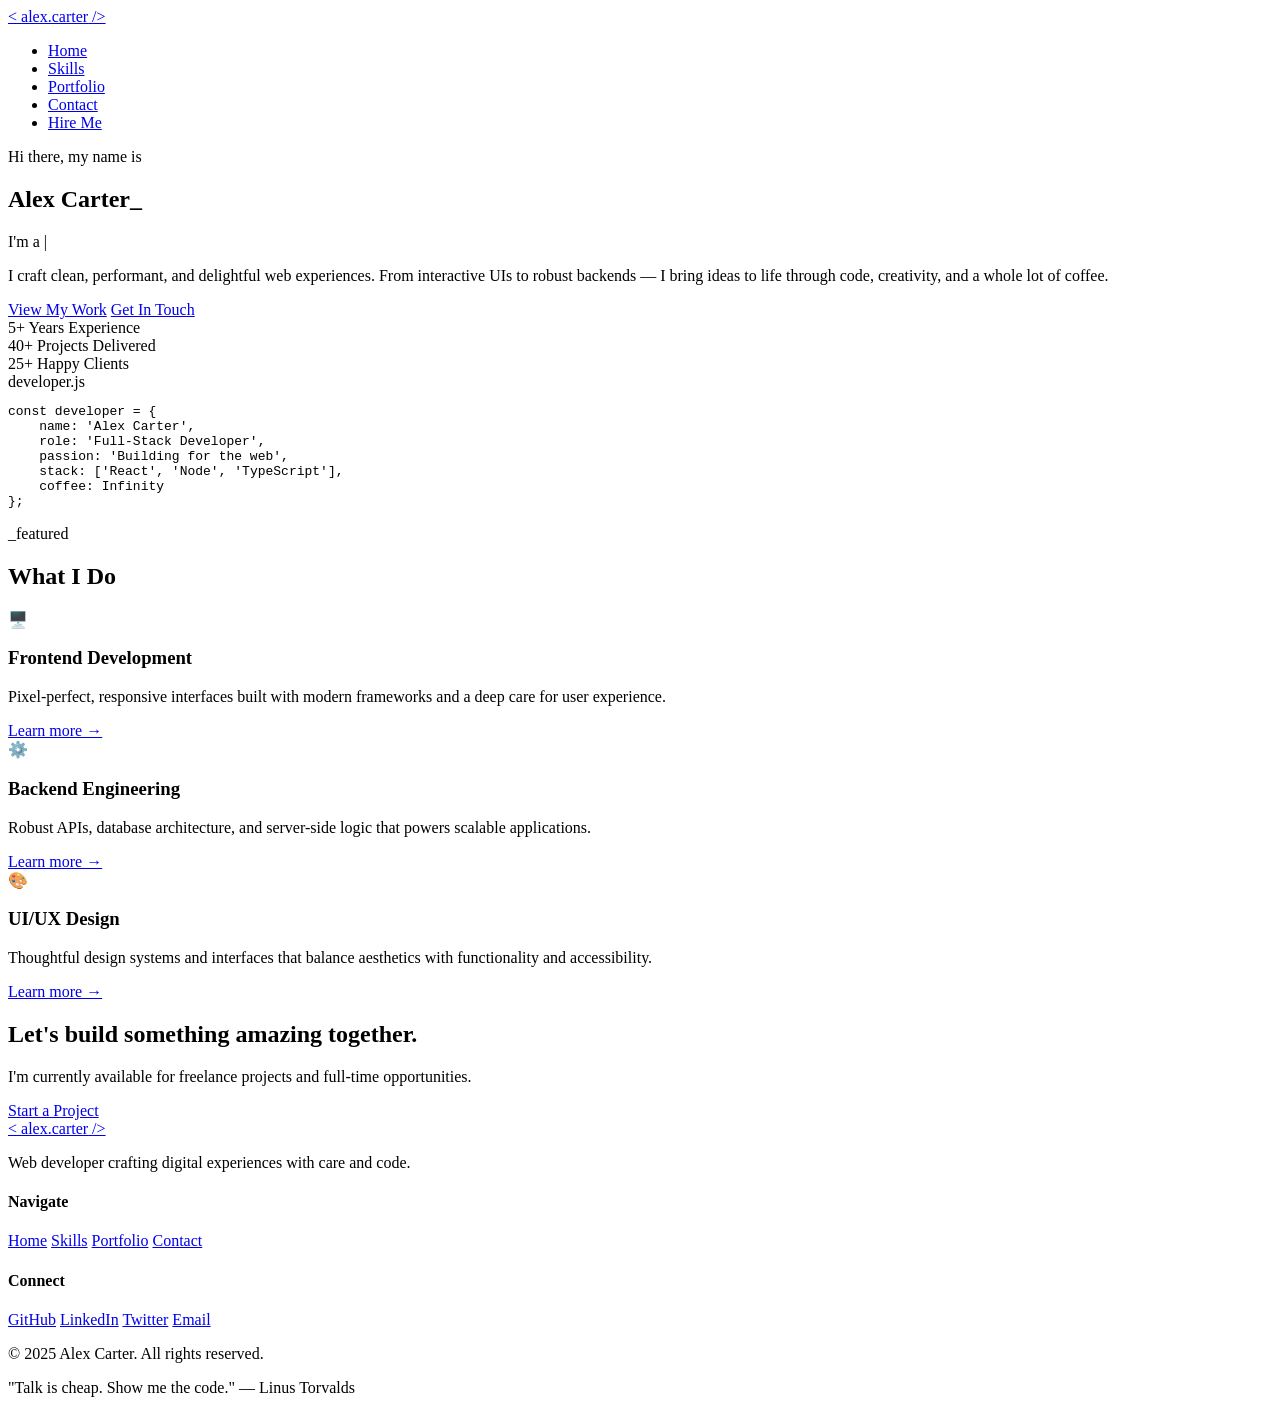
==== index.html @ 1e5461a2 "Create index.html for personal portfolio This HTML file serves as a personal portfolio webpage for A" ====
<!DOCTYPE html>
<html lang="en">
<head>
    <meta charset="UTF-8">
    <meta name="viewport" content="width=device-width, initial-scale=1.0">
    <title>Alex Carter — Web Developer</title>
    <link rel="preconnect" href="https://fonts.googleapis.com">
    <link rel="preconnect" href="https://fonts.gstatic.com" crossorigin>
    <link href="https://fonts.googleapis.com/css2?family=Special+Elite&family=Courier+Prime:ital,wght@0,400;0,700;1,400&family=Space+Mono:wght@400;700&display=swap" rel="stylesheet">
    <link rel="stylesheet" href="style.css">
</head>
<body>
    <!-- Navigation -->
    <nav class="navbar" id="navbar">
        <div class="nav-container">
            <a href="index.html" class="nav-logo">
                <span class="logo-bracket">&lt;</span>
                <span class="logo-text">alex.carter</span>
                <span class="logo-bracket">/&gt;</span>
            </a>
            <ul class="nav-menu" id="nav-menu">
                <li class="nav-item">
                    <a href="index.html" class="nav-link active">Home</a>
                </li>
                <li class="nav-item">
                    <a href="skills.html" class="nav-link">Skills</a>
                </li>
                <li class="nav-item">
                    <a href="portfolio.html" class="nav-link">Portfolio</a>
                </li>
                <li class="nav-item">
                    <a href="contact.html" class="nav-link">Contact</a>
                </li>
                <li class="nav-item nav-cta">
                    <a href="contact.html" class="nav-link cta-link">Hire Me</a>
                </li>
            </ul>
            <div class="nav-toggle" id="nav-toggle" aria-label="Toggle navigation" role="button" tabindex="0">
                <span class="toggle-bar"></span>
                <span class="toggle-bar"></span>
                <span class="toggle-bar"></span>
            </div>
        </div>
    </nav>

    <!-- Hero Section -->
    <section class="hero" id="hero">
        <div class="hero-bg-dots"></div>
        <div class="hero-container">
            <div class="hero-content">
                <p class="hero-greeting">Hi there, my name is</p>
                <h1 class="hero-title">Alex Carter<span class="cursor-blink">_</span></h1>
                <div class="hero-typewriter">
                    <span class="typewriter-prefix">I'm a </span>
                    <span class="typewriter-text" id="typewriter-text"></span>
                    <span class="typewriter-cursor">|</span>
                </div>
                <p class="hero-description">
                    I craft clean, performant, and delightful web experiences.
                    From interactive UIs to robust backends — I bring ideas to life
                    through code, creativity, and a whole lot of coffee.
                </p>
                <div class="hero-buttons">
                    <a href="portfolio.html" class="btn btn-primary">View My Work</a>
                    <a href="contact.html" class="btn btn-outline">Get In Touch</a>
                </div>
                <div class="hero-meta">
                    <div class="meta-item">
                        <span class="meta-number">5+</span>
                        <span class="meta-label">Years Experience</span>
                    </div>
                    <div class="meta-divider"></div>
                    <div class="meta-item">
                        <span class="meta-number">40+</span>
                        <span class="meta-label">Projects Delivered</span>
                    </div>
                    <div class="meta-divider"></div>
                    <div class="meta-item">
                        <span class="meta-number">25+</span>
                        <span class="meta-label">Happy Clients</span>
                    </div>
                </div>
            </div>
            <div class="hero-visual">
                <div class="hero-code-card">
                    <div class="code-card-header">
                        <div class="code-dots">
                            <span class="dot dot-red"></span>
                            <span class="dot dot-yellow"></span>
                            <span class="dot dot-green"></span>
                        </div>
                        <span class="code-filename">developer.js</span>
                    </div>
                    <div class="code-card-body">
                        <pre><code><span class="code-keyword">const</span> <span class="code-var">developer</span> = {
    <span class="code-prop">name</span>: <span class="code-string">'Alex Carter'</span>,
    <span class="code-prop">role</span>: <span class="code-string">'Full-Stack Developer'</span>,
    <span class="code-prop">passion</span>: <span class="code-string">'Building for the web'</span>,
    <span class="code-prop">stack</span>: [<span class="code-string">'React'</span>, <span class="code-string">'Node'</span>, <span class="code-string">'TypeScript'</span>],
    <span class="code-prop">coffee</span>: <span class="code-keyword">Infinity</span>
};</code></pre>
                    </div>
                </div>
            </div>
        </div>
    </section>

    <!-- Featured Section -->
    <section class="featured" id="featured">
        <div class="section-container">
            <div class="section-header">
                <p class="section-tag">_featured</p>
                <h2 class="section-title">What I Do</h2>
                <div class="section-line"></div>
            </div>
            <div class="featured-grid">
                <div class="featured-card">
                    <div class="featured-icon">🖥️</div>
                    <h3>Frontend Development</h3>
                    <p>Pixel-perfect, responsive interfaces built with modern frameworks and a deep care for user experience.</p>
                    <a href="skills.html" class="featured-link">Learn more →</a>
                </div>
                <div class="featured-card">
                    <div class="featured-icon">⚙️</div>
                    <h3>Backend Engineering</h3>
                    <p>Robust APIs, database architecture, and server-side logic that powers scalable applications.</p>
                    <a href="skills.html" class="featured-link">Learn more →</a>
                </div>
                <div class="featured-card">
                    <div class="featured-icon">🎨</div>
                    <h3>UI/UX Design</h3>
                    <p>Thoughtful design systems and interfaces that balance aesthetics with functionality and accessibility.</p>
                    <a href="skills.html" class="featured-link">Learn more →</a>
                </div>
            </div>
        </div>
    </section>

    <!-- CTA Banner -->
    <section class="cta-banner" id="cta-banner">
        <div class="section-container">
            <div class="cta-content">
                <h2>Let's build something <span class="cta-highlight">amazing</span> together.</h2>
                <p>I'm currently available for freelance projects and full-time opportunities.</p>
                <a href="contact.html" class="btn btn-light">Start a Project</a>
            </div>
        </div>
    </section>

    <!-- Footer -->
    <footer class="footer">
        <div class="footer-container">
            <div class="footer-top">
                <div class="footer-brand">
                    <a href="index.html" class="nav-logo footer-logo">
                        <span class="logo-bracket">&lt;</span>
                        <span class="logo-text">alex.carter</span>
                        <span class="logo-bracket">/&gt;</span>
                    </a>
                    <p>Web developer crafting digital experiences with care and code.</p>
                </div>
                <div class="footer-links">
                    <h4>Navigate</h4>
                    <a href="index.html">Home</a>
                    <a href="skills.html">Skills</a>
                    <a href="portfolio.html">Portfolio</a>
                    <a href="contact.html">Contact</a>
                </div>
                <div class="footer-links">
                    <h4>Connect</h4>
                    <a href="#" aria-label="GitHub">GitHub</a>
                    <a href="#" aria-label="LinkedIn">LinkedIn</a>
                    <a href="#" aria-label="Twitter">Twitter</a>
                    <a href="#" aria-label="Email">Email</a>
                </div>
            </div>
            <div class="footer-bottom">
                <p>&copy; 2025 Alex Carter. All rights reserved.</p>
                <p class="footer-quote">"Talk is cheap. Show me the code." — Linus Torvalds</p>
            </div>
        </div>
    </footer>

    <script src="script.js"></script>
</body>
</html>
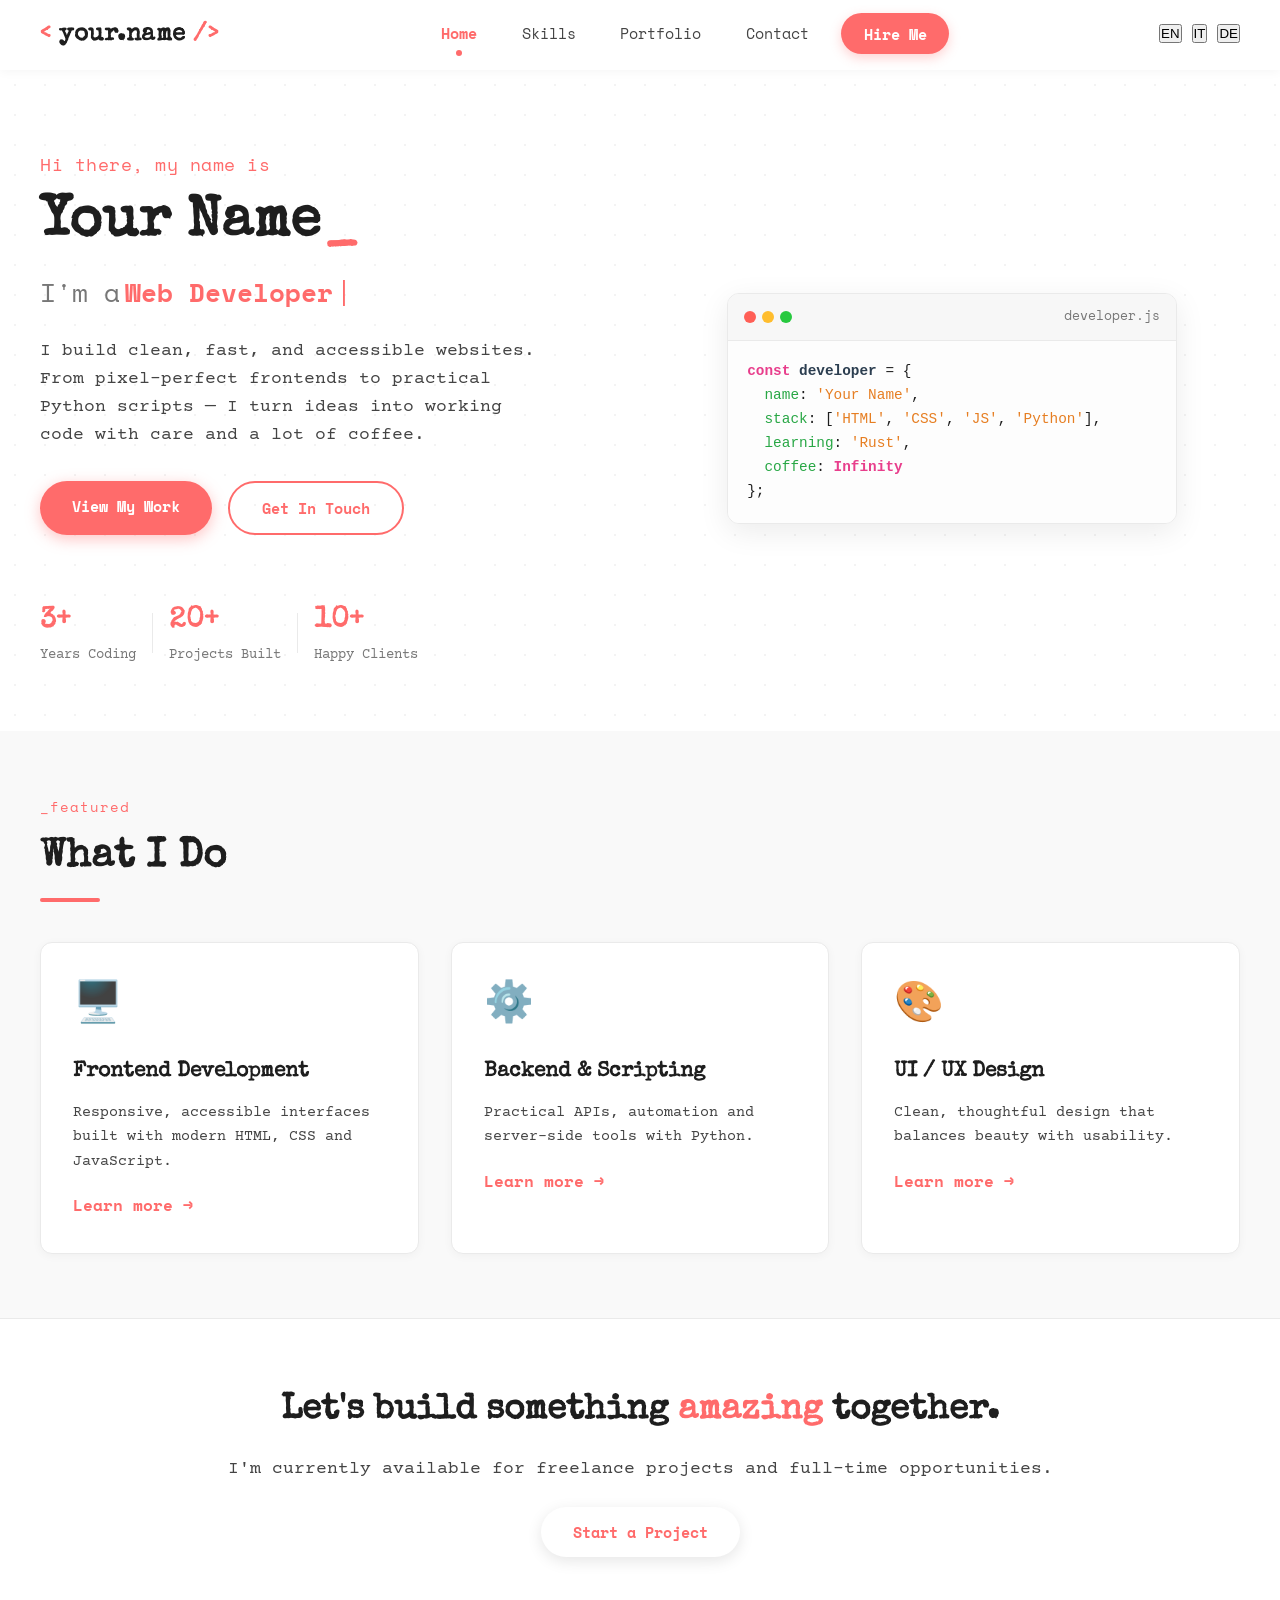
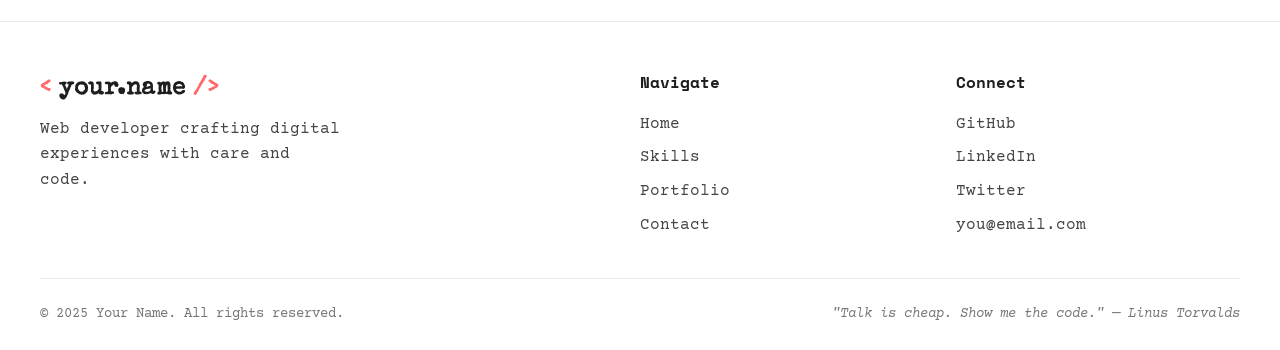
==== commit 0b5a50e9: "Revise index.html for portfolio layout and content Updated the HTML structure and content for the po" ====
--- a/index.html
+++ b/index.html
@@ -1,186 +1,135 @@
 <!DOCTYPE html>
 <html lang="en">
 <head>
-    <meta charset="UTF-8">
-    <meta name="viewport" content="width=device-width, initial-scale=1.0">
-    <title>Alex Carter — Web Developer</title>
-    <link rel="preconnect" href="https://fonts.googleapis.com">
-    <link rel="preconnect" href="https://fonts.gstatic.com" crossorigin>
-    <link href="https://fonts.googleapis.com/css2?family=Special+Elite&family=Courier+Prime:ital,wght@0,400;0,700;1,400&family=Space+Mono:wght@400;700&display=swap" rel="stylesheet">
-    <link rel="stylesheet" href="style.css">
+  <meta charset="UTF-8">
+  <meta name="viewport" content="width=device-width, initial-scale=1.0">
+  <title>Portfolio — Home</title>
+  <link rel="preconnect" href="https://fonts.googleapis.com">
+  <link rel="preconnect" href="https://fonts.gstatic.com" crossorigin>
+  <link href="https://fonts.googleapis.com/css2?family=Special+Elite&family=Courier+Prime:ital,wght@0,400;0,700;1,400&family=Space+Mono:wght@400;700&display=swap" rel="stylesheet">
+  <link rel="stylesheet" href="style.css">
 </head>
 <body>
-    <!-- Navigation -->
-    <nav class="navbar" id="navbar">
-        <div class="nav-container">
-            <a href="index.html" class="nav-logo">
-                <span class="logo-bracket">&lt;</span>
-                <span class="logo-text">alex.carter</span>
-                <span class="logo-bracket">/&gt;</span>
-            </a>
-            <ul class="nav-menu" id="nav-menu">
-                <li class="nav-item">
-                    <a href="index.html" class="nav-link active">Home</a>
-                </li>
-                <li class="nav-item">
-                    <a href="skills.html" class="nav-link">Skills</a>
-                </li>
-                <li class="nav-item">
-                    <a href="portfolio.html" class="nav-link">Portfolio</a>
-                </li>
-                <li class="nav-item">
-                    <a href="contact.html" class="nav-link">Contact</a>
-                </li>
-                <li class="nav-item nav-cta">
-                    <a href="contact.html" class="nav-link cta-link">Hire Me</a>
-                </li>
-            </ul>
-            <div class="nav-toggle" id="nav-toggle" aria-label="Toggle navigation" role="button" tabindex="0">
-                <span class="toggle-bar"></span>
-                <span class="toggle-bar"></span>
-                <span class="toggle-bar"></span>
-            </div>
+
+<nav class="navbar">
+  <div class="nav-container">
+    <a href="index.html" class="nav-logo">
+      <span class="logo-bracket">&lt;</span>
+      <span class="logo-text" data-i18n="nav.logo">your.name</span>
+      <span class="logo-bracket">/&gt;</span>
+    </a>
+    <ul class="nav-menu" id="nav-menu">
+      <li><a href="index.html" class="nav-link active" data-i18n="nav.home">Home</a></li>
+      <li><a href="skills.html" class="nav-link" data-i18n="nav.skills">Skills</a></li>
+      <li><a href="portfolio.html" class="nav-link" data-i18n="nav.portfolio">Portfolio</a></li>
+      <li><a href="contact.html" class="nav-link" data-i18n="nav.contact">Contact</a></li>
+      <li class="nav-cta"><a href="contact.html" class="nav-link cta-link" data-i18n="nav.hire">Hire Me</a></li>
+    </ul>
+    <div class="lang-switcher">
+      <button class="lang-btn" data-lang="en">EN</button>
+      <button class="lang-btn" data-lang="it">IT</button>
+      <button class="lang-btn" data-lang="de">DE</button>
+    </div>
+    <div class="nav-toggle" id="nav-toggle" role="button" tabindex="0" aria-label="Menu">
+      <span class="toggle-bar"></span><span class="toggle-bar"></span><span class="toggle-bar"></span>
+    </div>
+  </div>
+</nav>
+
+<section class="hero">
+  <div class="hero-bg-dots"></div>
+  <div class="hero-container">
+    <div class="hero-content">
+      <p class="hero-greeting" data-i18n="home.greeting"></p>
+      <h1 class="hero-title"><span data-i18n="home.title"></span><span class="cursor-blink">_</span></h1>
+      <div class="hero-typewriter">
+        <span class="typewriter-prefix" data-i18n="home.typewriterPrefix"></span>
+        <span class="typewriter-text" id="typewriter-text"></span>
+        <span class="typewriter-cursor">|</span>
+      </div>
+      <p class="hero-description" data-i18n="home.description"></p>
+      <div class="hero-buttons">
+        <a href="portfolio.html" class="btn btn-primary" data-i18n="home.btnWork"></a>
+        <a href="contact.html" class="btn btn-outline" data-i18n="home.btnContact"></a>
+      </div>
+      <div class="hero-meta" id="hero-stats"></div>
+    </div>
+    <div class="hero-visual">
+      <div class="hero-code-card">
+        <div class="code-card-header">
+          <div class="code-dots">
+            <span class="dot dot-red"></span><span class="dot dot-yellow"></span><span class="dot dot-green"></span>
+          </div>
+          <span class="code-filename">developer.js</span>
         </div>
-    </nav>
+        <div class="code-card-body">
+<pre><code><span class="code-keyword">const</span> <span class="code-var">developer</span> = {
+  <span class="code-prop">name</span>: <span class="code-string">'Your Name'</span>,
+  <span class="code-prop">stack</span>: [<span class="code-string">'HTML'</span>, <span class="code-string">'CSS'</span>, <span class="code-string">'JS'</span>, <span class="code-string">'Python'</span>],
+  <span class="code-prop">learning</span>: <span class="code-string">'Rust'</span>,
+  <span class="code-prop">coffee</span>: <span class="code-keyword">Infinity</span>
+};</code></pre>
+        </div>
+      </div>
+    </div>
+  </div>
+</section>
 
-    <!-- Hero Section -->
-    <section class="hero" id="hero">
-        <div class="hero-bg-dots"></div>
-        <div class="hero-container">
-            <div class="hero-content">
-                <p class="hero-greeting">Hi there, my name is</p>
-                <h1 class="hero-title">Alex Carter<span class="cursor-blink">_</span></h1>
-                <div class="hero-typewriter">
-                    <span class="typewriter-prefix">I'm a </span>
-                    <span class="typewriter-text" id="typewriter-text"></span>
-                    <span class="typewriter-cursor">|</span>
-                </div>
-                <p class="hero-description">
-                    I craft clean, performant, and delightful web experiences.
-                    From interactive UIs to robust backends — I bring ideas to life
-                    through code, creativity, and a whole lot of coffee.
-                </p>
-                <div class="hero-buttons">
-                    <a href="portfolio.html" class="btn btn-primary">View My Work</a>
-                    <a href="contact.html" class="btn btn-outline">Get In Touch</a>
-                </div>
-                <div class="hero-meta">
-                    <div class="meta-item">
-                        <span class="meta-number">5+</span>
-                        <span class="meta-label">Years Experience</span>
-                    </div>
-                    <div class="meta-divider"></div>
-                    <div class="meta-item">
-                        <span class="meta-number">40+</span>
-                        <span class="meta-label">Projects Delivered</span>
-                    </div>
-                    <div class="meta-divider"></div>
-                    <div class="meta-item">
-                        <span class="meta-number">25+</span>
-                        <span class="meta-label">Happy Clients</span>
-                    </div>
-                </div>
-            </div>
-            <div class="hero-visual">
-                <div class="hero-code-card">
-                    <div class="code-card-header">
-                        <div class="code-dots">
-                            <span class="dot dot-red"></span>
-                            <span class="dot dot-yellow"></span>
-                            <span class="dot dot-green"></span>
-                        </div>
-                        <span class="code-filename">developer.js</span>
-                    </div>
-                    <div class="code-card-body">
-                        <pre><code><span class="code-keyword">const</span> <span class="code-var">developer</span> = {
-    <span class="code-prop">name</span>: <span class="code-string">'Alex Carter'</span>,
-    <span class="code-prop">role</span>: <span class="code-string">'Full-Stack Developer'</span>,
-    <span class="code-prop">passion</span>: <span class="code-string">'Building for the web'</span>,
-    <span class="code-prop">stack</span>: [<span class="code-string">'React'</span>, <span class="code-string">'Node'</span>, <span class="code-string">'TypeScript'</span>],
-    <span class="code-prop">coffee</span>: <span class="code-keyword">Infinity</span>
-};</code></pre>
-                    </div>
-                </div>
-            </div>
-        </div>
-    </section>
+<section class="featured">
+  <div class="section-container">
+    <div class="section-header">
+      <p class="section-tag">_featured</p>
+      <h2 class="section-title" data-i18n="home.featuredTitle"></h2>
+      <div class="section-line"></div>
+    </div>
+    <div class="featured-grid" id="featured-grid"></div>
+  </div>
+</section>
 
-    <!-- Featured Section -->
-    <section class="featured" id="featured">
-        <div class="section-container">
-            <div class="section-header">
-                <p class="section-tag">_featured</p>
-                <h2 class="section-title">What I Do</h2>
-                <div class="section-line"></div>
-            </div>
-            <div class="featured-grid">
-                <div class="featured-card">
-                    <div class="featured-icon">🖥️</div>
-                    <h3>Frontend Development</h3>
-                    <p>Pixel-perfect, responsive interfaces built with modern frameworks and a deep care for user experience.</p>
-                    <a href="skills.html" class="featured-link">Learn more →</a>
-                </div>
-                <div class="featured-card">
-                    <div class="featured-icon">⚙️</div>
-                    <h3>Backend Engineering</h3>
-                    <p>Robust APIs, database architecture, and server-side logic that powers scalable applications.</p>
-                    <a href="skills.html" class="featured-link">Learn more →</a>
-                </div>
-                <div class="featured-card">
-                    <div class="featured-icon">🎨</div>
-                    <h3>UI/UX Design</h3>
-                    <p>Thoughtful design systems and interfaces that balance aesthetics with functionality and accessibility.</p>
-                    <a href="skills.html" class="featured-link">Learn more →</a>
-                </div>
-            </div>
-        </div>
-    </section>
+<section class="cta-banner">
+  <div class="section-container">
+    <div class="cta-content">
+      <h2><span data-i18n="home.ctaTitle"></span> <span class="cta-highlight" data-i18n="home.ctaHighlight"></span><span data-i18n="home.ctaTitleEnd"></span></h2>
+      <p data-i18n="home.ctaText"></p>
+      <a href="contact.html" class="btn btn-light" data-i18n="home.ctaBtn"></a>
+    </div>
+  </div>
+</section>
 
-    <!-- CTA Banner -->
-    <section class="cta-banner" id="cta-banner">
-        <div class="section-container">
-            <div class="cta-content">
-                <h2>Let's build something <span class="cta-highlight">amazing</span> together.</h2>
-                <p>I'm currently available for freelance projects and full-time opportunities.</p>
-                <a href="contact.html" class="btn btn-light">Start a Project</a>
-            </div>
-        </div>
-    </section>
+<footer class="footer">
+  <div class="footer-container">
+    <div class="footer-top">
+      <div class="footer-brand">
+        <a href="index.html" class="nav-logo footer-logo">
+          <span class="logo-bracket">&lt;</span>
+          <span class="logo-text" data-i18n="nav.logo"></span>
+          <span class="logo-bracket">/&gt;</span>
+        </a>
+        <p data-i18n="footer.tagline"></p>
+      </div>
+      <div class="footer-links">
+        <h4 data-i18n="footer.navTitle"></h4>
+        <a href="index.html" data-i18n="nav.home"></a>
+        <a href="skills.html" data-i18n="nav.skills"></a>
+        <a href="portfolio.html" data-i18n="nav.portfolio"></a>
+        <a href="contact.html" data-i18n="nav.contact"></a>
+      </div>
+      <div class="footer-links">
+        <h4 data-i18n="footer.connectTitle"></h4>
+        <a href="#">GitHub</a>
+        <a href="#">LinkedIn</a>
+        <a href="#">Twitter</a>
+        <a href="#" data-i18n="contact.email"></a>
+      </div>
+    </div>
+    <div class="footer-bottom">
+      <p>&copy; 2025 <span data-i18n="home.title"></span>. <span data-i18n="footer.rights"></span></p>
+      <p class="footer-quote" data-i18n="footer.quote"></p>
+    </div>
+  </div>
+</footer>
 
-    <!-- Footer -->
-    <footer class="footer">
-        <div class="footer-container">
-            <div class="footer-top">
-                <div class="footer-brand">
-                    <a href="index.html" class="nav-logo footer-logo">
-                        <span class="logo-bracket">&lt;</span>
-                        <span class="logo-text">alex.carter</span>
-                        <span class="logo-bracket">/&gt;</span>
-                    </a>
-                    <p>Web developer crafting digital experiences with care and code.</p>
-                </div>
-                <div class="footer-links">
-                    <h4>Navigate</h4>
-                    <a href="index.html">Home</a>
-                    <a href="skills.html">Skills</a>
-                    <a href="portfolio.html">Portfolio</a>
-                    <a href="contact.html">Contact</a>
-                </div>
-                <div class="footer-links">
-                    <h4>Connect</h4>
-                    <a href="#" aria-label="GitHub">GitHub</a>
-                    <a href="#" aria-label="LinkedIn">LinkedIn</a>
-                    <a href="#" aria-label="Twitter">Twitter</a>
-                    <a href="#" aria-label="Email">Email</a>
-                </div>
-            </div>
-            <div class="footer-bottom">
-                <p>&copy; 2025 Alex Carter. All rights reserved.</p>
-                <p class="footer-quote">"Talk is cheap. Show me the code." — Linus Torvalds</p>
-            </div>
-        </div>
-    </footer>
-
-    <script src="script.js"></script>
+<script src="content.js"></script>
+<script src="script.js"></script>
 </body>
 </html>
--- a/style.css
+++ b/style.css
@@ -0,0 +1,926 @@
+/* ===== RESET & BASE ===== */
+* {
+    margin: 0;
+    padding: 0;
+    box-sizing: border-box;
+}
+
+:root {
+    --bg-white: #ffffff;
+    --bg-light: #f9f9f9;
+    --bg-light-grey: #f0f0f0;
+    --text-dark: #1e1e1e;
+    --text-medium: #444444;
+    --text-light: #777777;
+    --accent: #ff6b6b;
+    --accent-dark: #e55a5a;
+    --accent-light: #ffe3e3;
+    --border-light: #eaeaea;
+    --shadow-sm: 0 2px 10px rgba(0,0,0,0.04);
+    --shadow-md: 0 8px 30px rgba(0,0,0,0.08);
+    --font-typewriter: 'Special Elite', 'Courier New', monospace;
+    --font-code: 'Courier Prime', 'Courier New', monospace;
+    --font-mono: 'Space Mono', 'Courier New', monospace;
+    --transition: all 0.3s ease;
+}
+
+html {
+    scroll-behavior: smooth;
+}
+
+body {
+    font-family: var(--font-code);
+    background-color: var(--bg-white);
+    color: var(--text-dark);
+    line-height: 1.6;
+    overflow-x: hidden;
+}
+
+a {
+    text-decoration: none;
+    color: inherit;
+    transition: var(--transition);
+}
+
+ul {
+    list-style: none;
+}
+
+img {
+    max-width: 100%;
+    display: block;
+}
+
+/* ===== NAVIGATION ===== */
+.navbar {
+    position: sticky;
+    top: 0;
+    background: rgba(255, 255, 255, 0.95);
+    backdrop-filter: blur(10px);
+    box-shadow: var(--shadow-sm);
+    z-index: 1000;
+    padding: 0 1.5rem;
+    height: 70px;
+    display: flex;
+    align-items: center;
+}
+
+.nav-container {
+    width: 100%;
+    max-width: 1200px;
+    margin: 0 auto;
+    display: flex;
+    justify-content: space-between;
+    align-items: center;
+}
+
+.nav-logo {
+    font-family: var(--font-typewriter);
+    font-size: 1.5rem;
+    font-weight: 700;
+    color: var(--text-dark);
+    letter-spacing: 0.5px;
+}
+
+.logo-bracket {
+    color: var(--accent);
+}
+
+.logo-text {
+    color: var(--text-dark);
+}
+
+.nav-menu {
+    display: flex;
+    align-items: center;
+    gap: 1.2rem;
+}
+
+.nav-link {
+    font-family: var(--font-mono);
+    font-size: 0.95rem;
+    font-weight: 500;
+    color: var(--text-medium);
+    padding: 0.5rem 0.8rem;
+    border-radius: 6px;
+    position: relative;
+}
+
+.nav-link:hover {
+    color: var(--accent);
+    background-color: var(--accent-light);
+}
+
+.nav-link.active {
+    color: var(--accent);
+    font-weight: 700;
+}
+
+.nav-link.active::after {
+    content: '';
+    position: absolute;
+    bottom: -4px;
+    left: 50%;
+    transform: translateX(-50%);
+    width: 6px;
+    height: 6px;
+    background: var(--accent);
+    border-radius: 50%;
+}
+
+.cta-link {
+    background: var(--accent);
+    color: white !important;
+    padding: 0.6rem 1.4rem;
+    border-radius: 30px;
+    font-weight: 700;
+    box-shadow: 0 4px 12px rgba(255, 107, 107, 0.3);
+}
+
+.cta-link:hover {
+    background: var(--accent-dark);
+    color: white;
+    transform: translateY(-2px);
+}
+
+/* Mobile toggle */
+.nav-toggle {
+    display: none;
+    flex-direction: column;
+    gap: 5px;
+    cursor: pointer;
+}
+
+.toggle-bar {
+    width: 25px;
+    height: 2px;
+    background: var(--text-dark);
+    transition: var(--transition);
+}
+
+/* ===== HERO SECTION ===== */
+.hero {
+    position: relative;
+    padding: 5rem 1.5rem 4rem;
+    overflow: hidden;
+    background: var(--bg-white);
+}
+
+.hero-bg-dots {
+    position: absolute;
+    top: 0;
+    left: 0;
+    width: 100%;
+    height: 100%;
+    background-image: radial-gradient(circle, #e0e0e0 1px, transparent 1px);
+    background-size: 30px 30px;
+    opacity: 0.4;
+    z-index: 0;
+    pointer-events: none;
+}
+
+.hero-container {
+    position: relative;
+    z-index: 1;
+    max-width: 1200px;
+    margin: 0 auto;
+    display: grid;
+    grid-template-columns: 1fr 1fr;
+    gap: 3rem;
+    align-items: center;
+}
+
+.hero-content {
+    display: flex;
+    flex-direction: column;
+    gap: 1rem;
+}
+
+.hero-greeting {
+    font-family: var(--font-mono);
+    color: var(--accent);
+    font-size: 1.1rem;
+    letter-spacing: 0.5px;
+}
+
+.hero-title {
+    font-family: var(--font-typewriter);
+    font-size: 3.5rem;
+    font-weight: 700;
+    line-height: 1.1;
+    color: var(--text-dark);
+}
+
+.cursor-blink {
+    animation: blink 1s step-end infinite;
+    color: var(--accent);
+}
+
+@keyframes blink {
+    0%, 100% { opacity: 1; }
+    50% { opacity: 0; }
+}
+
+.hero-typewriter {
+    font-family: var(--font-mono);
+    font-size: 1.6rem;
+    font-weight: 500;
+    color: var(--text-medium);
+    display: flex;
+    align-items: center;
+}
+
+.typewriter-prefix {
+    margin-right: 0.3rem;
+    color: var(--text-light);
+}
+
+.typewriter-text {
+    color: var(--accent);
+    font-weight: 700;
+}
+
+.typewriter-cursor {
+    margin-left: 0.2rem;
+    animation: blink 1s step-end infinite;
+    color: var(--accent);
+}
+
+.hero-description {
+    font-family: var(--font-code);
+    color: var(--text-medium);
+    max-width: 500px;
+    font-size: 1.1rem;
+    margin: 0.5rem 0 1rem;
+}
+
+.hero-buttons {
+    display: flex;
+    gap: 1rem;
+    flex-wrap: wrap;
+    margin-bottom: 2rem;
+}
+
+.btn {
+    display: inline-block;
+    font-family: var(--font-mono);
+    font-weight: 700;
+    padding: 0.8rem 2rem;
+    border-radius: 30px;
+    font-size: 0.95rem;
+    cursor: pointer;
+    transition: var(--transition);
+    border: none;
+    text-align: center;
+}
+
+.btn-primary {
+    background: var(--accent);
+    color: white;
+    box-shadow: 0 4px 15px rgba(255, 107, 107, 0.4);
+}
+
+.btn-primary:hover {
+    background: var(--accent-dark);
+    transform: translateY(-3px);
+    box-shadow: 0 8px 20px rgba(255, 107, 107, 0.5);
+}
+
+.btn-outline {
+    background: transparent;
+    color: var(--accent);
+    border: 2px solid var(--accent);
+}
+
+.btn-outline:hover {
+    background: var(--accent-light);
+    transform: translateY(-3px);
+}
+
+.btn-light {
+    background: white;
+    color: var(--accent);
+    box-shadow: 0 4px 15px rgba(0,0,0,0.1);
+}
+
+.btn-light:hover {
+    background: #f0f0f0;
+    transform: translateY(-3px);
+}
+
+.btn-small {
+    padding: 0.5rem 1.2rem;
+    font-size: 0.85rem;
+}
+
+.btn-full {
+    width: 100%;
+}
+
+.hero-meta {
+    display: flex;
+    align-items: center;
+    gap: 1rem;
+    flex-wrap: wrap;
+    margin-top: 1rem;
+}
+
+.meta-item {
+    display: flex;
+    flex-direction: column;
+}
+
+.meta-number {
+    font-family: var(--font-typewriter);
+    font-size: 1.8rem;
+    font-weight: 700;
+    color: var(--accent);
+}
+
+.meta-label {
+    font-size: 0.85rem;
+    color: var(--text-light);
+}
+
+.meta-divider {
+    width: 1px;
+    height: 40px;
+    background: var(--border-light);
+}
+
+/* Hero code card */
+.hero-visual {
+    display: flex;
+    justify-content: center;
+    align-items: center;
+}
+
+.hero-code-card {
+    width: 100%;
+    max-width: 450px;
+    background: var(--bg-white);
+    border-radius: 12px;
+    box-shadow: var(--shadow-md);
+    overflow: hidden;
+    border: 1px solid var(--border-light);
+    transition: var(--transition);
+}
+
+.hero-code-card:hover {
+    box-shadow: 0 12px 40px rgba(0,0,0,0.12);
+    transform: translateY(-5px);
+}
+
+.code-card-header {
+    background: #f7f7f7;
+    padding: 0.8rem 1rem;
+    display: flex;
+    align-items: center;
+    gap: 0.8rem;
+    border-bottom: 1px solid var(--border-light);
+}
+
+.code-dots {
+    display: flex;
+    gap: 6px;
+}
+
+.dot {
+    width: 12px;
+    height: 12px;
+    border-radius: 50%;
+}
+
+.dot-red { background: #ff5f56; }
+.dot-yellow { background: #ffbd2e; }
+.dot-green { background: #27c93f; }
+
+.code-filename {
+    font-family: var(--font-mono);
+    font-size: 0.8rem;
+    color: var(--text-light);
+    margin-left: auto;
+}
+
+.code-card-body {
+    padding: 1.2rem;
+    background: #fdfdfd;
+}
+
+.code-card-body pre {
+    margin: 0;
+    font-family: var(--font-code);
+    font-size: 0.9rem;
+    line-height: 1.6;
+    color: var(--text-dark);
+}
+
+.code-keyword {
+    color: #e83e8c;
+    font-weight: 700;
+}
+
+.code-var {
+    color: #2c3e50;
+    font-weight: 600;
+}
+
+.code-prop {
+    color: #28a745;
+}
+
+.code-string {
+    color: #e67e22;
+}
+
+/* ===== FEATURED SECTION ===== */
+.featured {
+    padding: 4rem 1.5rem;
+    background: var(--bg-light);
+}
+
+.section-container {
+    max-width: 1200px;
+    margin: 0 auto;
+}
+
+.section-header {
+    margin-bottom: 2.5rem;
+}
+
+.section-tag {
+    font-family: var(--font-mono);
+    color: var(--accent);
+    font-size: 0.9rem;
+    letter-spacing: 1px;
+}
+
+.section-title {
+    font-family: var(--font-typewriter);
+    font-size: 2.5rem;
+    color: var(--text-dark);
+    margin: 0.5rem 0;
+}
+
+.section-line {
+    width: 60px;
+    height: 4px;
+    background: var(--accent);
+    border-radius: 2px;
+    margin-top: 0.5rem;
+}
+
+.featured-grid {
+    display: grid;
+    grid-template-columns: repeat(auto-fit, minmax(250px, 1fr));
+    gap: 2rem;
+}
+
+.featured-card {
+    background: var(--bg-white);
+    padding: 2rem;
+    border-radius: 12px;
+    box-shadow: var(--shadow-sm);
+    transition: var(--transition);
+    border: 1px solid var(--border-light);
+}
+
+.featured-card:hover {
+    box-shadow: var(--shadow-md);
+    transform: translateY(-5px);
+    border-color: var(--accent-light);
+}
+
+.featured-icon {
+    font-size: 2.5rem;
+    margin-bottom: 1rem;
+}
+
+.featured-card h3 {
+    font-family: var(--font-typewriter);
+    font-size: 1.3rem;
+    margin-bottom: 0.8rem;
+    color: var(--text-dark);
+}
+
+.featured-card p {
+    color: var(--text-medium);
+    font-size: 0.95rem;
+    margin-bottom: 1.2rem;
+}
+
+.featured-link {
+    font-family: var(--font-mono);
+    color: var(--accent);
+    font-weight: 600;
+}
+
+.featured-link:hover {
+    text-decoration: underline;
+}
+
+/* ===== CTA BANNER ===== */
+.cta-banner {
+    padding: 4rem 1.5rem;
+    background: var(--bg-white);
+    text-align: center;
+    border-top: 1px solid var(--border-light);
+}
+
+.cta-content h2 {
+    font-family: var(--font-typewriter);
+    font-size: 2.2rem;
+    color: var(--text-dark);
+    margin-bottom: 1rem;
+}
+
+.cta-content p {
+    color: var(--text-medium);
+    margin-bottom: 1.5rem;
+    font-size: 1.1rem;
+}
+
+.cta-highlight {
+    color: var(--accent);
+}
+
+/* ===== PAGE HEADER (for subpages) ===== */
+.page-header {
+    padding: 3rem 1.5rem 2rem;
+    background: var(--bg-white);
+    border-bottom: 1px solid var(--border-light);
+}
+
+.page-title {
+    font-family: var(--font-typewriter);
+    font-size: 3rem;
+    color: var(--text-dark);
+    margin: 0.3rem 0;
+}
+
+.page-subtitle {
+    font-size: 1.1rem;
+    color: var(--text-medium);
+    max-width: 600px;
+    margin-top: 0.5rem;
+}
+
+/* ===== SKILLS PAGE ===== */
+.skills-content {
+    padding: 3rem 1.5rem;
+    background: var(--bg-white);
+}
+
+.skills-grid {
+    display: grid;
+    grid-template-columns: repeat(auto-fit, minmax(280px, 1fr));
+    gap: 2rem;
+}
+
+.skill-category {
+    background: var(--bg-light);
+    padding: 2rem;
+    border-radius: 12px;
+    box-shadow: var(--shadow-sm);
+}
+
+.skill-category h2 {
+    font-family: var(--font-typewriter);
+    font-size: 1.5rem;
+    color: var(--text-dark);
+    margin-bottom: 1rem;
+    border-bottom: 2px solid var(--accent-light);
+    padding-bottom: 0.5rem;
+}
+
+.skill-list li {
+    display: flex;
+    justify-content: space-between;
+    align-items: center;
+    padding: 0.6rem 0;
+    border-bottom: 1px dashed var(--border-light);
+}
+
+.skill-name {
+    font-weight: 600;
+    color: var(--text-dark);
+}
+
+.skill-level {
+    font-family: var(--font-mono);
+    color: var(--accent);
+    background: var(--accent-light);
+    padding: 0.2rem 0.6rem;
+    border-radius: 20px;
+    font-size: 0.8rem;
+}
+
+.skills-note {
+    margin-top: 2rem;
+    background: var(--accent-light);
+    padding: 1.2rem 1.5rem;
+    border-radius: 8px;
+    font-family: var(--font-code);
+    color: var(--text-dark);
+    border-left: 4px solid var(--accent);
+}
+
+/* ===== PORTFOLIO PAGE ===== */
+.portfolio-section {
+    padding: 3rem 1.5rem;
+    background: var(--bg-white);
+}
+
+.portfolio-grid {
+    display: grid;
+    grid-template-columns: repeat(auto-fit, minmax(300px, 1fr));
+    gap: 2rem;
+}
+
+.portfolio-item {
+    background: var(--bg-light);
+    border-radius: 12px;
+    overflow: hidden;
+    box-shadow: var(--shadow-sm);
+    transition: var(--transition);
+    display: flex;
+    flex-direction: column;
+}
+
+.portfolio-item:hover {
+    box-shadow: var(--shadow-md);
+    transform: translateY(-5px);
+}
+
+.portfolio-image {
+    height: 200px;
+    background: #eaeaea;
+    display: flex;
+    align-items: center;
+    justify-content: center;
+    font-size: 4rem;
+    color: #aaa;
+}
+
+.placeholder-img {
+    font-size: 4rem;
+}
+
+.portfolio-info {
+    padding: 1.5rem;
+    flex: 1;
+    display: flex;
+    flex-direction: column;
+}
+
+.portfolio-info h3 {
+    font-family: var(--font-typewriter);
+    font-size: 1.3rem;
+    margin-bottom: 0.5rem;
+}
+
+.portfolio-info p {
+    color: var(--text-medium);
+    margin-bottom: 1rem;
+    flex: 1;
+}
+
+.portfolio-tags {
+    display: flex;
+    flex-wrap: wrap;
+    gap: 0.5rem;
+    margin-bottom: 1.2rem;
+}
+
+.portfolio-tags span {
+    background: var(--accent-light);
+    color: var(--accent-dark);
+    padding: 0.3rem 0.7rem;
+    border-radius: 20px;
+    font-size: 0.8rem;
+    font-family: var(--font-mono);
+}
+
+/* ===== CONTACT PAGE ===== */
+.contact-section {
+    padding: 3rem 1.5rem;
+    background: var(--bg-white);
+}
+
+.contact-flex {
+    display: grid;
+    grid-template-columns: 1fr 1fr;
+    gap: 3rem;
+    align-items: start;
+}
+
+.contact-info h2 {
+    font-family: var(--font-typewriter);
+    font-size: 1.8rem;
+    margin-bottom: 1rem;
+}
+
+.contact-details p {
+    margin: 0.8rem 0;
+    display: flex;
+    align-items: center;
+    gap: 0.5rem;
+    font-size: 1.05rem;
+}
+
+.contact-icon {
+    font-size: 1.3rem;
+}
+
+.social-links {
+    display: flex;
+    gap: 1rem;
+    margin-top: 1.5rem;
+}
+
+.social-link {
+    background: var(--bg-light);
+    padding: 0.6rem 1.2rem;
+    border-radius: 30px;
+    font-family: var(--font-mono);
+    font-weight: 600;
+    color: var(--text-dark);
+    transition: var(--transition);
+}
+
+.social-link:hover {
+    background: var(--accent);
+    color: white;
+}
+
+.contact-form-container {
+    background: var(--bg-light);
+    padding: 2rem;
+    border-radius: 12px;
+    box-shadow: var(--shadow-sm);
+}
+
+.form-group {
+    margin-bottom: 1.2rem;
+}
+
+.form-group label {
+    display: block;
+    font-family: var(--font-mono);
+    font-weight: 600;
+    margin-bottom: 0.4rem;
+    color: var(--text-dark);
+}
+
+.form-group input,
+.form-group textarea {
+    width: 100%;
+    padding: 0.8rem 1rem;
+    border: 1px solid var(--border-light);
+    border-radius: 8px;
+    font-family: var(--font-code);
+    font-size: 1rem;
+    transition: var(--transition);
+    background: white;
+}
+
+.form-group input:focus,
+.form-group textarea:focus {
+    outline: none;
+    border-color: var(--accent);
+    box-shadow: 0 0 0 3px var(--accent-light);
+}
+
+/* ===== FOOTER ===== */
+.footer {
+    background: var(--bg-white);
+    border-top: 1px solid var(--border-light);
+    padding: 3rem 1.5rem 1.5rem;
+}
+
+.footer-container {
+    max-width: 1200px;
+    margin: 0 auto;
+}
+
+.footer-top {
+    display: grid;
+    grid-template-columns: 2fr 1fr 1fr;
+    gap: 2rem;
+    margin-bottom: 2rem;
+}
+
+.footer-brand p {
+    color: var(--text-medium);
+    margin-top: 0.5rem;
+    max-width: 300px;
+}
+
+.footer-links h4 {
+    font-family: var(--font-mono);
+    font-size: 1rem;
+    margin-bottom: 1rem;
+}
+
+.footer-links a {
+    display: block;
+    color: var(--text-medium);
+    margin-bottom: 0.5rem;
+    transition: var(--transition);
+}
+
+.footer-links a:hover {
+    color: var(--accent);
+    transform: translateX(3px);
+}
+
+.footer-bottom {
+    display: flex;
+    justify-content: space-between;
+    align-items: center;
+    flex-wrap: wrap;
+    gap: 1rem;
+    padding-top: 1.5rem;
+    border-top: 1px solid var(--border-light);
+    color: var(--text-light);
+    font-size: 0.9rem;
+}
+
+.footer-quote {
+    font-style: italic;
+    font-family: var(--font-code);
+}
+
+/* ===== RESPONSIVE ===== */
+@media (max-width: 768px) {
+    .nav-toggle {
+        display: flex;
+    }
+
+    .nav-menu {
+        position: fixed;
+        top: 70px;
+        left: 0;
+        width: 100%;
+        background: white;
+        flex-direction: column;
+        padding: 2rem;
+        box-shadow: var(--shadow-md);
+        gap: 1.5rem;
+        transform: translateY(-150%);
+        transition: transform 0.3s ease;
+        z-index: 999;
+    }
+
+    .nav-menu.active {
+        transform: translateY(0);
+    }
+
+    .hero-container {
+        grid-template-columns: 1fr;
+        text-align: center;
+    }
+
+    .hero-buttons {
+        justify-content: center;
+    }
+
+    .hero-meta {
+        justify-content: center;
+    }
+
+    .hero-code-card {
+        max-width: 100%;
+    }
+
+    .contact-flex {
+        grid-template-columns: 1fr;
+    }
+
+    .footer-top {
+        grid-template-columns: 1fr;
+        text-align: center;
+    }
+
+    .footer-brand p {
+        margin: 0 auto;
+    }
+}
+
+@media (max-width: 480px) {
+    .hero-title {
+        font-size: 2.5rem;
+    }
+
+    .hero-typewriter {
+        font-size: 1.3rem;
+    }
+
+    .section-title {
+        font-size: 2rem;
+    }
+
+    .page-title {
+        font-size: 2.2rem;
+    }
+}
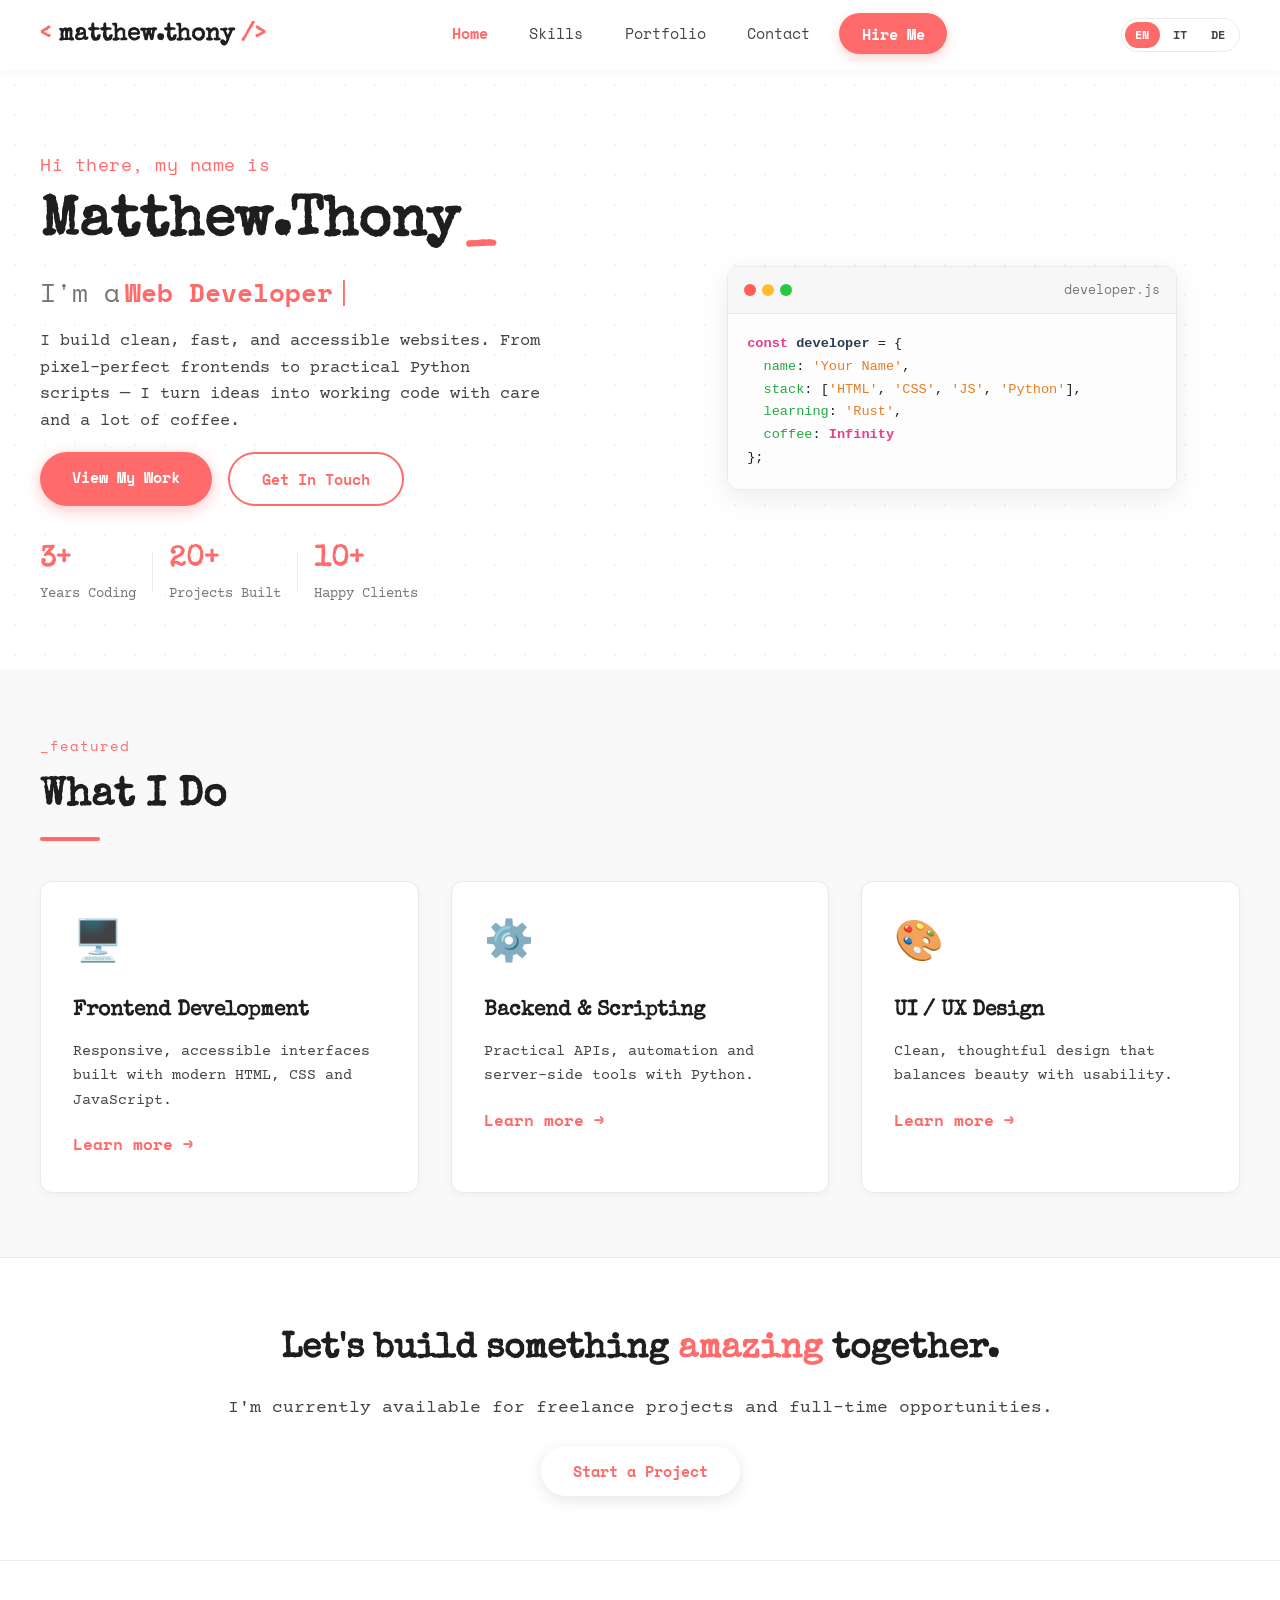
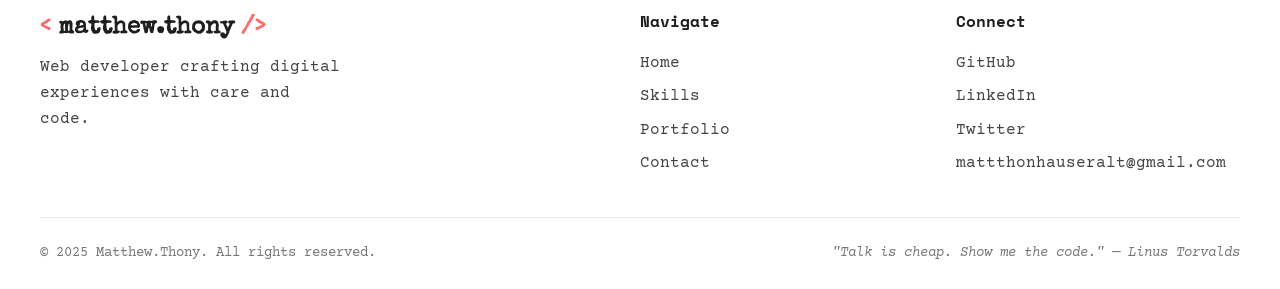
==== commit 13ae2e05: "Update logo text from 'your.name' to 'Matthew.Thony'" ====
--- a/index.html
+++ b/index.html
@@ -15,7 +15,7 @@
   <div class="nav-container">
     <a href="index.html" class="nav-logo">
       <span class="logo-bracket">&lt;</span>
-      <span class="logo-text" data-i18n="nav.logo">your.name</span>
+      <span class="logo-text" data-i18n="nav.logo">Matthew.Thony</span>
       <span class="logo-bracket">/&gt;</span>
     </a>
     <ul class="nav-menu" id="nav-menu">
--- a/style.css
+++ b/style.css
@@ -1,926 +1,304 @@
-/* ===== RESET & BASE ===== */
-* {
-    margin: 0;
-    padding: 0;
-    box-sizing: border-box;
-}
+* { margin: 0; padding: 0; box-sizing: border-box; }
 
 :root {
-    --bg-white: #ffffff;
-    --bg-light: #f9f9f9;
-    --bg-light-grey: #f0f0f0;
-    --text-dark: #1e1e1e;
-    --text-medium: #444444;
-    --text-light: #777777;
-    --accent: #ff6b6b;
-    --accent-dark: #e55a5a;
-    --accent-light: #ffe3e3;
-    --border-light: #eaeaea;
-    --shadow-sm: 0 2px 10px rgba(0,0,0,0.04);
-    --shadow-md: 0 8px 30px rgba(0,0,0,0.08);
-    --font-typewriter: 'Special Elite', 'Courier New', monospace;
-    --font-code: 'Courier Prime', 'Courier New', monospace;
-    --font-mono: 'Space Mono', 'Courier New', monospace;
-    --transition: all 0.3s ease;
-}
-
-html {
-    scroll-behavior: smooth;
-}
-
+  --bg-white: #ffffff;
+  --bg-light: #f9f9f9;
+  --text-dark: #1e1e1e;
+  --text-medium: #444444;
+  --text-light: #777777;
+  --accent: #ff6b6b;
+  --accent-dark: #e55a5a;
+  --accent-light: #ffe3e3;
+  --border-light: #eaeaea;
+  --shadow-sm: 0 2px 10px rgba(0,0,0,0.04);
+  --shadow-md: 0 8px 30px rgba(0,0,0,0.08);
+  --font-typewriter: 'Special Elite', 'Courier New', monospace;
+  --font-code: 'Courier Prime', 'Courier New', monospace;
+  --font-mono: 'Space Mono', 'Courier New', monospace;
+  --transition: all 0.3s ease;
+}
+
+html { scroll-behavior: smooth; }
 body {
-    font-family: var(--font-code);
-    background-color: var(--bg-white);
-    color: var(--text-dark);
-    line-height: 1.6;
-    overflow-x: hidden;
-}
-
-a {
-    text-decoration: none;
-    color: inherit;
-    transition: var(--transition);
-}
-
-ul {
-    list-style: none;
-}
-
-img {
-    max-width: 100%;
-    display: block;
-}
-
-/* ===== NAVIGATION ===== */
+  font-family: var(--font-code);
+  background-color: var(--bg-white);
+  color: var(--text-dark);
+  line-height: 1.6;
+  overflow-x: hidden;
+}
+a { text-decoration: none; color: inherit; transition: var(--transition); }
+ul { list-style: none; }
+img { max-width: 100%; display: block; }
+
+/* ===== NAV ===== */
 .navbar {
-    position: sticky;
-    top: 0;
-    background: rgba(255, 255, 255, 0.95);
-    backdrop-filter: blur(10px);
-    box-shadow: var(--shadow-sm);
-    z-index: 1000;
-    padding: 0 1.5rem;
-    height: 70px;
-    display: flex;
-    align-items: center;
-}
-
+  position: sticky; top: 0;
+  background: rgba(255,255,255,0.95);
+  backdrop-filter: blur(10px);
+  box-shadow: var(--shadow-sm);
+  z-index: 1000;
+  padding: 0 1.5rem;
+  height: 70px;
+  display: flex; align-items: center;
+}
 .nav-container {
-    width: 100%;
-    max-width: 1200px;
-    margin: 0 auto;
-    display: flex;
-    justify-content: space-between;
-    align-items: center;
-}
-
+  width: 100%; max-width: 1200px;
+  margin: 0 auto;
+  display: flex; justify-content: space-between; align-items: center;
+  gap: 1rem;
+}
 .nav-logo {
-    font-family: var(--font-typewriter);
-    font-size: 1.5rem;
-    font-weight: 700;
-    color: var(--text-dark);
-    letter-spacing: 0.5px;
-}
-
-.logo-bracket {
-    color: var(--accent);
-}
-
-.logo-text {
-    color: var(--text-dark);
-}
-
-.nav-menu {
-    display: flex;
-    align-items: center;
-    gap: 1.2rem;
-}
-
+  font-family: var(--font-typewriter);
+  font-size: 1.5rem; font-weight: 700;
+  color: var(--text-dark);
+  white-space: nowrap;
+}
+.logo-bracket { color: var(--accent); }
+.nav-menu { display: flex; align-items: center; gap: 1rem; }
 .nav-link {
-    font-family: var(--font-mono);
-    font-size: 0.95rem;
-    font-weight: 500;
-    color: var(--text-medium);
-    padding: 0.5rem 0.8rem;
-    border-radius: 6px;
-    position: relative;
-}
-
-.nav-link:hover {
-    color: var(--accent);
-    background-color: var(--accent-light);
-}
-
-.nav-link.active {
-    color: var(--accent);
-    font-weight: 700;
-}
-
-.nav-link.active::after {
-    content: '';
-    position: absolute;
-    bottom: -4px;
-    left: 50%;
-    transform: translateX(-50%);
-    width: 6px;
-    height: 6px;
-    background: var(--accent);
-    border-radius: 50%;
-}
-
+  font-family: var(--font-mono);
+  font-size: 0.95rem; font-weight: 500;
+  color: var(--text-medium);
+  padding: 0.5rem 0.8rem; border-radius: 6px;
+  position: relative;
+}
+.nav-link:hover { color: var(--accent); background-color: var(--accent-light); }
+.nav-link.active { color: var(--accent); font-weight: 700; }
 .cta-link {
-    background: var(--accent);
-    color: white !important;
-    padding: 0.6rem 1.4rem;
-    border-radius: 30px;
-    font-weight: 700;
-    box-shadow: 0 4px 12px rgba(255, 107, 107, 0.3);
-}
-
-.cta-link:hover {
-    background: var(--accent-dark);
-    color: white;
-    transform: translateY(-2px);
-}
+  background: var(--accent); color: white !important;
+  padding: 0.6rem 1.4rem; border-radius: 30px;
+  font-weight: 700;
+  box-shadow: 0 4px 12px rgba(255,107,107,0.3);
+}
+.cta-link:hover { background: var(--accent-dark); transform: translateY(-2px); }
+
+/* ===== LANGUAGE SWITCHER ===== */
+.lang-switcher {
+  display: flex; gap: 0.2rem;
+  border: 1px solid var(--border-light);
+  border-radius: 30px;
+  padding: 0.2rem;
+  background: white;
+}
+.lang-btn {
+  background: transparent; border: none;
+  font-family: var(--font-mono);
+  font-size: 0.75rem; font-weight: 700;
+  color: var(--text-medium);
+  padding: 0.3rem 0.65rem;
+  border-radius: 20px;
+  cursor: pointer;
+  transition: var(--transition);
+}
+.lang-btn:hover { color: var(--accent); }
+.lang-btn.active { background: var(--accent); color: white; }
 
 /* Mobile toggle */
-.nav-toggle {
-    display: none;
-    flex-direction: column;
-    gap: 5px;
-    cursor: pointer;
-}
-
-.toggle-bar {
-    width: 25px;
-    height: 2px;
-    background: var(--text-dark);
-    transition: var(--transition);
-}
-
-/* ===== HERO SECTION ===== */
-.hero {
-    position: relative;
-    padding: 5rem 1.5rem 4rem;
-    overflow: hidden;
-    background: var(--bg-white);
-}
-
+.nav-toggle { display: none; flex-direction: column; gap: 5px; cursor: pointer; }
+.toggle-bar { width: 25px; height: 2px; background: var(--text-dark); transition: var(--transition); }
+
+/* ===== HERO ===== */
+.hero { position: relative; padding: 5rem 1.5rem 4rem; overflow: hidden; background: var(--bg-white); }
 .hero-bg-dots {
-    position: absolute;
-    top: 0;
-    left: 0;
-    width: 100%;
-    height: 100%;
-    background-image: radial-gradient(circle, #e0e0e0 1px, transparent 1px);
-    background-size: 30px 30px;
-    opacity: 0.4;
-    z-index: 0;
-    pointer-events: none;
-}
-
+  position: absolute; inset: 0;
+  background-image: radial-gradient(circle, #e0e0e0 1px, transparent 1px);
+  background-size: 30px 30px;
+  opacity: 0.4; z-index: 0; pointer-events: none;
+}
 .hero-container {
-    position: relative;
-    z-index: 1;
-    max-width: 1200px;
-    margin: 0 auto;
-    display: grid;
-    grid-template-columns: 1fr 1fr;
-    gap: 3rem;
-    align-items: center;
-}
-
-.hero-content {
-    display: flex;
-    flex-direction: column;
-    gap: 1rem;
-}
-
-.hero-greeting {
-    font-family: var(--font-mono);
-    color: var(--accent);
-    font-size: 1.1rem;
-    letter-spacing: 0.5px;
-}
-
+  position: relative; z-index: 1;
+  max-width: 1200px; margin: 0 auto;
+  display: grid; grid-template-columns: 1fr 1fr;
+  gap: 3rem; align-items: center;
+}
+.hero-content { display: flex; flex-direction: column; gap: 1rem; }
+.hero-greeting { font-family: var(--font-mono); color: var(--accent); font-size: 1.1rem; letter-spacing: 0.5px; }
 .hero-title {
-    font-family: var(--font-typewriter);
-    font-size: 3.5rem;
-    font-weight: 700;
-    line-height: 1.1;
-    color: var(--text-dark);
-}
-
-.cursor-blink {
-    animation: blink 1s step-end infinite;
-    color: var(--accent);
-}
-
-@keyframes blink {
-    0%, 100% { opacity: 1; }
-    50% { opacity: 0; }
-}
-
+  font-family: var(--font-typewriter);
+  font-size: 3.5rem; font-weight: 700; line-height: 1.1;
+  color: var(--text-dark);
+}
+.cursor-blink { animation: blink 1s step-end infinite; color: var(--accent); }
+@keyframes blink { 0%,100% { opacity: 1; } 50% { opacity: 0; } }
 .hero-typewriter {
-    font-family: var(--font-mono);
-    font-size: 1.6rem;
-    font-weight: 500;
-    color: var(--text-medium);
-    display: flex;
-    align-items: center;
-}
-
-.typewriter-prefix {
-    margin-right: 0.3rem;
-    color: var(--text-light);
-}
-
-.typewriter-text {
-    color: var(--accent);
-    font-weight: 700;
-}
-
-.typewriter-cursor {
-    margin-left: 0.2rem;
-    animation: blink 1s step-end infinite;
-    color: var(--accent);
-}
-
-.hero-description {
-    font-family: var(--font-code);
-    color: var(--text-medium);
-    max-width: 500px;
-    font-size: 1.1rem;
-    margin: 0.5rem 0 1rem;
-}
-
-.hero-buttons {
-    display: flex;
-    gap: 1rem;
-    flex-wrap: wrap;
-    margin-bottom: 2rem;
-}
-
+  font-family: var(--font-mono);
+  font-size: 1.6rem; font-weight: 500;
+  color: var(--text-medium);
+  display: flex; align-items: center; flex-wrap: wrap;
+  min-height: 2.4rem;
+}
+.typewriter-prefix { margin-right: 0.3rem; color: var(--text-light); }
+.typewriter-text { color: var(--accent); font-weight: 700; }
+.typewriter-cursor { margin-left: 0.2rem; animation: blink 1s step-end infinite; color: var(--accent); }
+.hero-description { font-family: var(--font-code); color: var(--text-medium); max-width: 500px; font-size: 1.05rem; }
+.hero-buttons { display: flex; gap: 1rem; flex-wrap: wrap; }
 .btn {
-    display: inline-block;
-    font-family: var(--font-mono);
-    font-weight: 700;
-    padding: 0.8rem 2rem;
-    border-radius: 30px;
-    font-size: 0.95rem;
-    cursor: pointer;
-    transition: var(--transition);
-    border: none;
-    text-align: center;
-}
-
-.btn-primary {
-    background: var(--accent);
-    color: white;
-    box-shadow: 0 4px 15px rgba(255, 107, 107, 0.4);
-}
-
-.btn-primary:hover {
-    background: var(--accent-dark);
-    transform: translateY(-3px);
-    box-shadow: 0 8px 20px rgba(255, 107, 107, 0.5);
-}
-
-.btn-outline {
-    background: transparent;
-    color: var(--accent);
-    border: 2px solid var(--accent);
-}
-
-.btn-outline:hover {
-    background: var(--accent-light);
-    transform: translateY(-3px);
-}
-
-.btn-light {
-    background: white;
-    color: var(--accent);
-    box-shadow: 0 4px 15px rgba(0,0,0,0.1);
-}
-
-.btn-light:hover {
-    background: #f0f0f0;
-    transform: translateY(-3px);
-}
-
-.btn-small {
-    padding: 0.5rem 1.2rem;
-    font-size: 0.85rem;
-}
-
-.btn-full {
-    width: 100%;
-}
-
-.hero-meta {
-    display: flex;
-    align-items: center;
-    gap: 1rem;
-    flex-wrap: wrap;
-    margin-top: 1rem;
-}
-
-.meta-item {
-    display: flex;
-    flex-direction: column;
-}
-
-.meta-number {
-    font-family: var(--font-typewriter);
-    font-size: 1.8rem;
-    font-weight: 700;
-    color: var(--accent);
-}
-
-.meta-label {
-    font-size: 0.85rem;
-    color: var(--text-light);
-}
-
-.meta-divider {
-    width: 1px;
-    height: 40px;
-    background: var(--border-light);
-}
-
-/* Hero code card */
-.hero-visual {
-    display: flex;
-    justify-content: center;
-    align-items: center;
-}
-
+  display: inline-block;
+  font-family: var(--font-mono); font-weight: 700;
+  padding: 0.8rem 2rem; border-radius: 30px;
+  font-size: 0.95rem; cursor: pointer;
+  transition: var(--transition); border: none; text-align: center;
+}
+.btn-primary { background: var(--accent); color: white; box-shadow: 0 4px 15px rgba(255,107,107,0.4); }
+.btn-primary:hover { background: var(--accent-dark); transform: translateY(-3px); }
+.btn-outline { background: transparent; color: var(--accent); border: 2px solid var(--accent); }
+.btn-outline:hover { background: var(--accent-light); transform: translateY(-3px); }
+.btn-light { background: white; color: var(--accent); box-shadow: 0 4px 15px rgba(0,0,0,0.1); }
+.btn-light:hover { background: #f0f0f0; transform: translateY(-3px); }
+.btn-small { padding: 0.5rem 1.2rem; font-size: 0.85rem; }
+.btn-full { width: 100%; }
+
+.hero-meta { display: flex; align-items: center; gap: 1rem; flex-wrap: wrap; margin-top: 1rem; }
+.meta-item { display: flex; flex-direction: column; }
+.meta-number { font-family: var(--font-typewriter); font-size: 1.8rem; font-weight: 700; color: var(--accent); }
+.meta-label { font-size: 0.85rem; color: var(--text-light); }
+.meta-divider { width: 1px; height: 40px; background: var(--border-light); }
+
+.hero-visual { display: flex; justify-content: center; align-items: center; }
 .hero-code-card {
-    width: 100%;
-    max-width: 450px;
-    background: var(--bg-white);
-    border-radius: 12px;
-    box-shadow: var(--shadow-md);
-    overflow: hidden;
-    border: 1px solid var(--border-light);
-    transition: var(--transition);
-}
-
-.hero-code-card:hover {
-    box-shadow: 0 12px 40px rgba(0,0,0,0.12);
-    transform: translateY(-5px);
-}
-
+  width: 100%; max-width: 450px;
+  background: var(--bg-white); border-radius: 12px;
+  box-shadow: var(--shadow-md); overflow: hidden;
+  border: 1px solid var(--border-light);
+  transition: var(--transition);
+}
+.hero-code-card:hover { box-shadow: 0 12px 40px rgba(0,0,0,0.12); transform: translateY(-5px); }
 .code-card-header {
-    background: #f7f7f7;
-    padding: 0.8rem 1rem;
-    display: flex;
-    align-items: center;
-    gap: 0.8rem;
-    border-bottom: 1px solid var(--border-light);
-}
-
-.code-dots {
-    display: flex;
-    gap: 6px;
-}
-
-.dot {
-    width: 12px;
-    height: 12px;
-    border-radius: 50%;
-}
-
-.dot-red { background: #ff5f56; }
-.dot-yellow { background: #ffbd2e; }
-.dot-green { background: #27c93f; }
-
-.code-filename {
-    font-family: var(--font-mono);
-    font-size: 0.8rem;
-    color: var(--text-light);
-    margin-left: auto;
-}
-
-.code-card-body {
-    padding: 1.2rem;
-    background: #fdfdfd;
-}
-
-.code-card-body pre {
-    margin: 0;
-    font-family: var(--font-code);
-    font-size: 0.9rem;
-    line-height: 1.6;
-    color: var(--text-dark);
-}
-
-.code-keyword {
-    color: #e83e8c;
-    font-weight: 700;
-}
-
-.code-var {
-    color: #2c3e50;
-    font-weight: 600;
-}
-
-.code-prop {
-    color: #28a745;
-}
-
-.code-string {
-    color: #e67e22;
-}
-
-/* ===== FEATURED SECTION ===== */
-.featured {
-    padding: 4rem 1.5rem;
-    background: var(--bg-light);
-}
-
-.section-container {
-    max-width: 1200px;
-    margin: 0 auto;
-}
-
-.section-header {
-    margin-bottom: 2.5rem;
-}
-
-.section-tag {
-    font-family: var(--font-mono);
-    color: var(--accent);
-    font-size: 0.9rem;
-    letter-spacing: 1px;
-}
-
-.section-title {
-    font-family: var(--font-typewriter);
-    font-size: 2.5rem;
-    color: var(--text-dark);
-    margin: 0.5rem 0;
-}
-
-.section-line {
-    width: 60px;
-    height: 4px;
-    background: var(--accent);
-    border-radius: 2px;
-    margin-top: 0.5rem;
-}
-
-.featured-grid {
-    display: grid;
-    grid-template-columns: repeat(auto-fit, minmax(250px, 1fr));
-    gap: 2rem;
-}
-
+  background: #f7f7f7; padding: 0.8rem 1rem;
+  display: flex; align-items: center; gap: 0.8rem;
+  border-bottom: 1px solid var(--border-light);
+}
+.code-dots { display: flex; gap: 6px; }
+.dot { width: 12px; height: 12px; border-radius: 50%; }
+.dot-red { background: #ff5f56; } .dot-yellow { background: #ffbd2e; } .dot-green { background: #27c93f; }
+.code-filename { font-family: var(--font-mono); font-size: 0.8rem; color: var(--text-light); margin-left: auto; }
+.code-card-body { padding: 1.2rem; background: #fdfdfd; }
+.code-card-body pre { margin: 0; font-family: var(--font-code); font-size: 0.85rem; line-height: 1.6; color: var(--text-dark); overflow-x: auto; }
+.code-keyword { color: #e83e8c; font-weight: 700; }
+.code-var { color: #2c3e50; font-weight: 600; }
+.code-prop { color: #28a745; }
+.code-string { color: #e67e22; }
+
+/* ===== SECTIONS ===== */
+.featured { padding: 4rem 1.5rem; background: var(--bg-light); }
+.section-container { max-width: 1200px; margin: 0 auto; }
+.section-header { margin-bottom: 2.5rem; }
+.section-tag { font-family: var(--font-mono); color: var(--accent); font-size: 0.9rem; letter-spacing: 1px; }
+.section-title { font-family: var(--font-typewriter); font-size: 2.5rem; color: var(--text-dark); margin: 0.5rem 0; }
+.section-line { width: 60px; height: 4px; background: var(--accent); border-radius: 2px; margin-top: 0.5rem; }
+.featured-grid { display: grid; grid-template-columns: repeat(auto-fit, minmax(260px, 1fr)); gap: 2rem; }
 .featured-card {
-    background: var(--bg-white);
-    padding: 2rem;
-    border-radius: 12px;
-    box-shadow: var(--shadow-sm);
-    transition: var(--transition);
-    border: 1px solid var(--border-light);
-}
-
-.featured-card:hover {
-    box-shadow: var(--shadow-md);
-    transform: translateY(-5px);
-    border-color: var(--accent-light);
-}
-
-.featured-icon {
-    font-size: 2.5rem;
-    margin-bottom: 1rem;
-}
-
-.featured-card h3 {
-    font-family: var(--font-typewriter);
-    font-size: 1.3rem;
-    margin-bottom: 0.8rem;
-    color: var(--text-dark);
-}
-
-.featured-card p {
-    color: var(--text-medium);
-    font-size: 0.95rem;
-    margin-bottom: 1.2rem;
-}
-
-.featured-link {
-    font-family: var(--font-mono);
-    color: var(--accent);
-    font-weight: 600;
-}
-
-.featured-link:hover {
-    text-decoration: underline;
-}
-
-/* ===== CTA BANNER ===== */
-.cta-banner {
-    padding: 4rem 1.5rem;
-    background: var(--bg-white);
-    text-align: center;
-    border-top: 1px solid var(--border-light);
-}
-
-.cta-content h2 {
-    font-family: var(--font-typewriter);
-    font-size: 2.2rem;
-    color: var(--text-dark);
-    margin-bottom: 1rem;
-}
-
-.cta-content p {
-    color: var(--text-medium);
-    margin-bottom: 1.5rem;
-    font-size: 1.1rem;
-}
-
-.cta-highlight {
-    color: var(--accent);
-}
-
-/* ===== PAGE HEADER (for subpages) ===== */
-.page-header {
-    padding: 3rem 1.5rem 2rem;
-    background: var(--bg-white);
-    border-bottom: 1px solid var(--border-light);
-}
-
-.page-title {
-    font-family: var(--font-typewriter);
-    font-size: 3rem;
-    color: var(--text-dark);
-    margin: 0.3rem 0;
-}
-
-.page-subtitle {
-    font-size: 1.1rem;
-    color: var(--text-medium);
-    max-width: 600px;
-    margin-top: 0.5rem;
-}
-
-/* ===== SKILLS PAGE ===== */
-.skills-content {
-    padding: 3rem 1.5rem;
-    background: var(--bg-white);
-}
-
-.skills-grid {
-    display: grid;
-    grid-template-columns: repeat(auto-fit, minmax(280px, 1fr));
-    gap: 2rem;
-}
-
-.skill-category {
-    background: var(--bg-light);
-    padding: 2rem;
-    border-radius: 12px;
-    box-shadow: var(--shadow-sm);
-}
-
+  background: var(--bg-white); padding: 2rem; border-radius: 12px;
+  box-shadow: var(--shadow-sm); transition: var(--transition);
+  border: 1px solid var(--border-light);
+}
+.featured-card:hover { box-shadow: var(--shadow-md); transform: translateY(-5px); border-color: var(--accent-light); }
+.featured-icon { font-size: 2.5rem; margin-bottom: 1rem; }
+.featured-card h3 { font-family: var(--font-typewriter); font-size: 1.3rem; margin-bottom: 0.8rem; }
+.featured-card p { color: var(--text-medium); font-size: 0.95rem; margin-bottom: 1.2rem; }
+.featured-link { font-family: var(--font-mono); color: var(--accent); font-weight: 600; }
+.featured-link:hover { text-decoration: underline; }
+
+.cta-banner { padding: 4rem 1.5rem; background: var(--bg-white); text-align: center; border-top: 1px solid var(--border-light); }
+.cta-content h2 { font-family: var(--font-typewriter); font-size: 2.2rem; color: var(--text-dark); margin-bottom: 1rem; }
+.cta-content p { color: var(--text-medium); margin-bottom: 1.5rem; font-size: 1.1rem; }
+.cta-highlight { color: var(--accent); }
+
+/* ===== PAGE HEADER ===== */
+.page-header { padding: 3rem 1.5rem 2rem; background: var(--bg-white); border-bottom: 1px solid var(--border-light); }
+.page-title { font-family: var(--font-typewriter); font-size: 3rem; color: var(--text-dark); margin: 0.3rem 0; }
+.page-subtitle { font-size: 1.1rem; color: var(--text-medium); max-width: 600px; margin-top: 0.5rem; }
+
+/* ===== SKILLS ===== */
+.skills-content { padding: 3rem 1.5rem; background: var(--bg-white); }
+.skills-grid { display: grid; grid-template-columns: repeat(auto-fit, minmax(280px, 1fr)); gap: 2rem; }
+.skill-category { background: var(--bg-light); padding: 2rem; border-radius: 12px; box-shadow: var(--shadow-sm); }
 .skill-category h2 {
-    font-family: var(--font-typewriter);
-    font-size: 1.5rem;
-    color: var(--text-dark);
-    margin-bottom: 1rem;
-    border-bottom: 2px solid var(--accent-light);
-    padding-bottom: 0.5rem;
-}
-
-.skill-list li {
-    display: flex;
-    justify-content: space-between;
-    align-items: center;
-    padding: 0.6rem 0;
-    border-bottom: 1px dashed var(--border-light);
-}
-
-.skill-name {
-    font-weight: 600;
-    color: var(--text-dark);
-}
-
-.skill-level {
-    font-family: var(--font-mono);
-    color: var(--accent);
-    background: var(--accent-light);
-    padding: 0.2rem 0.6rem;
-    border-radius: 20px;
-    font-size: 0.8rem;
-}
-
-.skills-note {
-    margin-top: 2rem;
-    background: var(--accent-light);
-    padding: 1.2rem 1.5rem;
-    border-radius: 8px;
-    font-family: var(--font-code);
-    color: var(--text-dark);
-    border-left: 4px solid var(--accent);
-}
-
-/* ===== PORTFOLIO PAGE ===== */
-.portfolio-section {
-    padding: 3rem 1.5rem;
-    background: var(--bg-white);
-}
-
-.portfolio-grid {
-    display: grid;
-    grid-template-columns: repeat(auto-fit, minmax(300px, 1fr));
-    gap: 2rem;
-}
-
+  font-family: var(--font-typewriter); font-size: 1.5rem; color: var(--text-dark);
+  margin-bottom: 1rem; border-bottom: 2px solid var(--accent-light); padding-bottom: 0.5rem;
+}
+.skill-list li { display: flex; justify-content: space-between; align-items: center; padding: 0.6rem 0; border-bottom: 1px dashed var(--border-light); }
+.skill-name { font-weight: 600; color: var(--text-dark); }
+.skill-level { font-family: var(--font-mono); color: var(--accent-dark); background: var(--accent-light); padding: 0.2rem 0.6rem; border-radius: 20px; font-size: 0.8rem; }
+.skills-note { margin-top: 2rem; background: var(--accent-light); padding: 1.2rem 1.5rem; border-radius: 8px; font-family: var(--font-code); border-left: 4px solid var(--accent); }
+
+/* ===== PORTFOLIO ===== */
+.portfolio-section { padding: 3rem 1.5rem; background: var(--bg-white); }
+.portfolio-grid { display: grid; grid-template-columns: repeat(auto-fit, minmax(300px, 1fr)); gap: 2rem; }
 .portfolio-item {
-    background: var(--bg-light);
-    border-radius: 12px;
-    overflow: hidden;
-    box-shadow: var(--shadow-sm);
-    transition: var(--transition);
-    display: flex;
-    flex-direction: column;
-}
-
-.portfolio-item:hover {
-    box-shadow: var(--shadow-md);
-    transform: translateY(-5px);
-}
-
-.portfolio-image {
-    height: 200px;
-    background: #eaeaea;
-    display: flex;
-    align-items: center;
-    justify-content: center;
-    font-size: 4rem;
-    color: #aaa;
-}
-
-.placeholder-img {
-    font-size: 4rem;
-}
-
-.portfolio-info {
-    padding: 1.5rem;
-    flex: 1;
-    display: flex;
-    flex-direction: column;
-}
-
-.portfolio-info h3 {
-    font-family: var(--font-typewriter);
-    font-size: 1.3rem;
-    margin-bottom: 0.5rem;
-}
-
-.portfolio-info p {
-    color: var(--text-medium);
-    margin-bottom: 1rem;
-    flex: 1;
-}
-
-.portfolio-tags {
-    display: flex;
-    flex-wrap: wrap;
-    gap: 0.5rem;
-    margin-bottom: 1.2rem;
-}
-
-.portfolio-tags span {
-    background: var(--accent-light);
-    color: var(--accent-dark);
-    padding: 0.3rem 0.7rem;
-    border-radius: 20px;
-    font-size: 0.8rem;
-    font-family: var(--font-mono);
-}
-
-/* ===== CONTACT PAGE ===== */
-.contact-section {
-    padding: 3rem 1.5rem;
-    background: var(--bg-white);
-}
-
-.contact-flex {
-    display: grid;
-    grid-template-columns: 1fr 1fr;
-    gap: 3rem;
-    align-items: start;
-}
-
-.contact-info h2 {
-    font-family: var(--font-typewriter);
-    font-size: 1.8rem;
-    margin-bottom: 1rem;
-}
-
-.contact-details p {
-    margin: 0.8rem 0;
-    display: flex;
-    align-items: center;
-    gap: 0.5rem;
-    font-size: 1.05rem;
-}
-
-.contact-icon {
-    font-size: 1.3rem;
-}
-
-.social-links {
-    display: flex;
-    gap: 1rem;
-    margin-top: 1.5rem;
-}
-
-.social-link {
-    background: var(--bg-light);
-    padding: 0.6rem 1.2rem;
-    border-radius: 30px;
-    font-family: var(--font-mono);
-    font-weight: 600;
-    color: var(--text-dark);
-    transition: var(--transition);
-}
-
-.social-link:hover {
-    background: var(--accent);
-    color: white;
-}
-
-.contact-form-container {
-    background: var(--bg-light);
-    padding: 2rem;
-    border-radius: 12px;
-    box-shadow: var(--shadow-sm);
-}
-
-.form-group {
-    margin-bottom: 1.2rem;
-}
-
-.form-group label {
-    display: block;
-    font-family: var(--font-mono);
-    font-weight: 600;
-    margin-bottom: 0.4rem;
-    color: var(--text-dark);
-}
-
-.form-group input,
-.form-group textarea {
-    width: 100%;
-    padding: 0.8rem 1rem;
-    border: 1px solid var(--border-light);
-    border-radius: 8px;
-    font-family: var(--font-code);
-    font-size: 1rem;
-    transition: var(--transition);
-    background: white;
-}
-
-.form-group input:focus,
-.form-group textarea:focus {
-    outline: none;
-    border-color: var(--accent);
-    box-shadow: 0 0 0 3px var(--accent-light);
+  background: var(--bg-light); border-radius: 12px; overflow: hidden;
+  box-shadow: var(--shadow-sm); transition: var(--transition);
+  display: flex; flex-direction: column;
+}
+.portfolio-item:hover { box-shadow: var(--shadow-md); transform: translateY(-5px); }
+.portfolio-image { height: 200px; background: #eaeaea; display: flex; align-items: center; justify-content: center; }
+.placeholder-img { font-size: 4rem; }
+.portfolio-info { padding: 1.5rem; flex: 1; display: flex; flex-direction: column; }
+.portfolio-info h3 { font-family: var(--font-typewriter); font-size: 1.3rem; margin-bottom: 0.5rem; }
+.portfolio-info p { color: var(--text-medium); margin-bottom: 1rem; flex: 1; }
+.portfolio-tags { display: flex; flex-wrap: wrap; gap: 0.5rem; margin-bottom: 1.2rem; }
+.portfolio-tags span { background: var(--accent-light); color: var(--accent-dark); padding: 0.3rem 0.7rem; border-radius: 20px; font-size: 0.8rem; font-family: var(--font-mono); }
+
+/* ===== CONTACT ===== */
+.contact-section { padding: 3rem 1.5rem; background: var(--bg-white); }
+.contact-flex { display: grid; grid-template-columns: 1fr 1fr; gap: 3rem; align-items: start; }
+.contact-info h2 { font-family: var(--font-typewriter); font-size: 1.8rem; margin-bottom: 1rem; }
+.contact-details p { margin: 0.8rem 0; display: flex; align-items: center; gap: 0.5rem; font-size: 1.05rem; }
+.contact-icon { font-size: 1.3rem; }
+.social-links { display: flex; gap: 1rem; margin-top: 1.5rem; flex-wrap: wrap; }
+.social-link { background: var(--bg-light); padding: 0.6rem 1.2rem; border-radius: 30px; font-family: var(--font-mono); font-weight: 600; }
+.social-link:hover { background: var(--accent); color: white; }
+.contact-form-container { background: var(--bg-light); padding: 2rem; border-radius: 12px; box-shadow: var(--shadow-sm); }
+.form-group { margin-bottom: 1.2rem; }
+.form-group label { display: block; font-family: var(--font-mono); font-weight: 600; margin-bottom: 0.4rem; }
+.form-group input, .form-group textarea {
+  width: 100%; padding: 0.8rem 1rem;
+  border: 1px solid var(--border-light); border-radius: 8px;
+  font-family: var(--font-code); font-size: 1rem;
+  transition: var(--transition); background: white;
+}
+.form-group input:focus, .form-group textarea:focus {
+  outline: none; border-color: var(--accent); box-shadow: 0 0 0 3px var(--accent-light);
 }
 
 /* ===== FOOTER ===== */
-.footer {
-    background: var(--bg-white);
-    border-top: 1px solid var(--border-light);
-    padding: 3rem 1.5rem 1.5rem;
-}
-
-.footer-container {
-    max-width: 1200px;
-    margin: 0 auto;
-}
-
-.footer-top {
-    display: grid;
-    grid-template-columns: 2fr 1fr 1fr;
-    gap: 2rem;
-    margin-bottom: 2rem;
-}
-
-.footer-brand p {
-    color: var(--text-medium);
-    margin-top: 0.5rem;
-    max-width: 300px;
-}
-
-.footer-links h4 {
-    font-family: var(--font-mono);
-    font-size: 1rem;
-    margin-bottom: 1rem;
-}
-
-.footer-links a {
-    display: block;
-    color: var(--text-medium);
-    margin-bottom: 0.5rem;
-    transition: var(--transition);
-}
-
-.footer-links a:hover {
-    color: var(--accent);
-    transform: translateX(3px);
-}
-
+.footer { background: var(--bg-white); border-top: 1px solid var(--border-light); padding: 3rem 1.5rem 1.5rem; }
+.footer-container { max-width: 1200px; margin: 0 auto; }
+.footer-top { display: grid; grid-template-columns: 2fr 1fr 1fr; gap: 2rem; margin-bottom: 2rem; }
+.footer-brand p { color: var(--text-medium); margin-top: 0.5rem; max-width: 300px; }
+.footer-links h4 { font-family: var(--font-mono); font-size: 1rem; margin-bottom: 1rem; }
+.footer-links a { display: block; color: var(--text-medium); margin-bottom: 0.5rem; }
+.footer-links a:hover { color: var(--accent); transform: translateX(3px); }
 .footer-bottom {
-    display: flex;
-    justify-content: space-between;
-    align-items: center;
-    flex-wrap: wrap;
-    gap: 1rem;
-    padding-top: 1.5rem;
-    border-top: 1px solid var(--border-light);
-    color: var(--text-light);
-    font-size: 0.9rem;
-}
-
-.footer-quote {
-    font-style: italic;
-    font-family: var(--font-code);
-}
+  display: flex; justify-content: space-between; align-items: center;
+  flex-wrap: wrap; gap: 1rem;
+  padding-top: 1.5rem; border-top: 1px solid var(--border-light);
+  color: var(--text-light); font-size: 0.9rem;
+}
+.footer-quote { font-style: italic; font-family: var(--font-code); }
 
 /* ===== RESPONSIVE ===== */
-@media (max-width: 768px) {
-    .nav-toggle {
-        display: flex;
-    }
-
-    .nav-menu {
-        position: fixed;
-        top: 70px;
-        left: 0;
-        width: 100%;
-        background: white;
-        flex-direction: column;
-        padding: 2rem;
-        box-shadow: var(--shadow-md);
-        gap: 1.5rem;
-        transform: translateY(-150%);
-        transition: transform 0.3s ease;
-        z-index: 999;
-    }
-
-    .nav-menu.active {
-        transform: translateY(0);
-    }
-
-    .hero-container {
-        grid-template-columns: 1fr;
-        text-align: center;
-    }
-
-    .hero-buttons {
-        justify-content: center;
-    }
-
-    .hero-meta {
-        justify-content: center;
-    }
-
-    .hero-code-card {
-        max-width: 100%;
-    }
-
-    .contact-flex {
-        grid-template-columns: 1fr;
-    }
-
-    .footer-top {
-        grid-template-columns: 1fr;
-        text-align: center;
-    }
-
-    .footer-brand p {
-        margin: 0 auto;
-    }
-}
-
+@media (max-width: 900px) {
+  .nav-toggle { display: flex; }
+  .nav-menu {
+    position: fixed; top: 70px; left: 0; width: 100%;
+    background: white; flex-direction: column;
+    padding: 2rem; box-shadow: var(--shadow-md); gap: 1.5rem;
+    transform: translateY(-150%); transition: transform 0.3s ease; z-index: 999;
+  }
+  .nav-menu.active { transform: translateY(0); }
+  .hero-container { grid-template-columns: 1fr; text-align: center; }
+  .hero-buttons, .hero-meta { justify-content: center; }
+  .hero-code-card { max-width: 100%; }
+  .contact-flex { grid-template-columns: 1fr; }
+  .footer-top { grid-template-columns: 1fr; text-align: center; }
+  .footer-brand p { margin: 0 auto; }
+  .lang-switcher { order: 2; }
+}
 @media (max-width: 480px) {
-    .hero-title {
-        font-size: 2.5rem;
-    }
-
-    .hero-typewriter {
-        font-size: 1.3rem;
-    }
-
-    .section-title {
-        font-size: 2rem;
-    }
-
-    .page-title {
-        font-size: 2.2rem;
-    }
-}
+  .hero-title { font-size: 2.5rem; }
+  .hero-typewriter { font-size: 1.3rem; }
+  .section-title { font-size: 2rem; }
+  .page-title { font-size: 2.2rem; }
+  .nav-menu { gap: 1rem; }
+}
